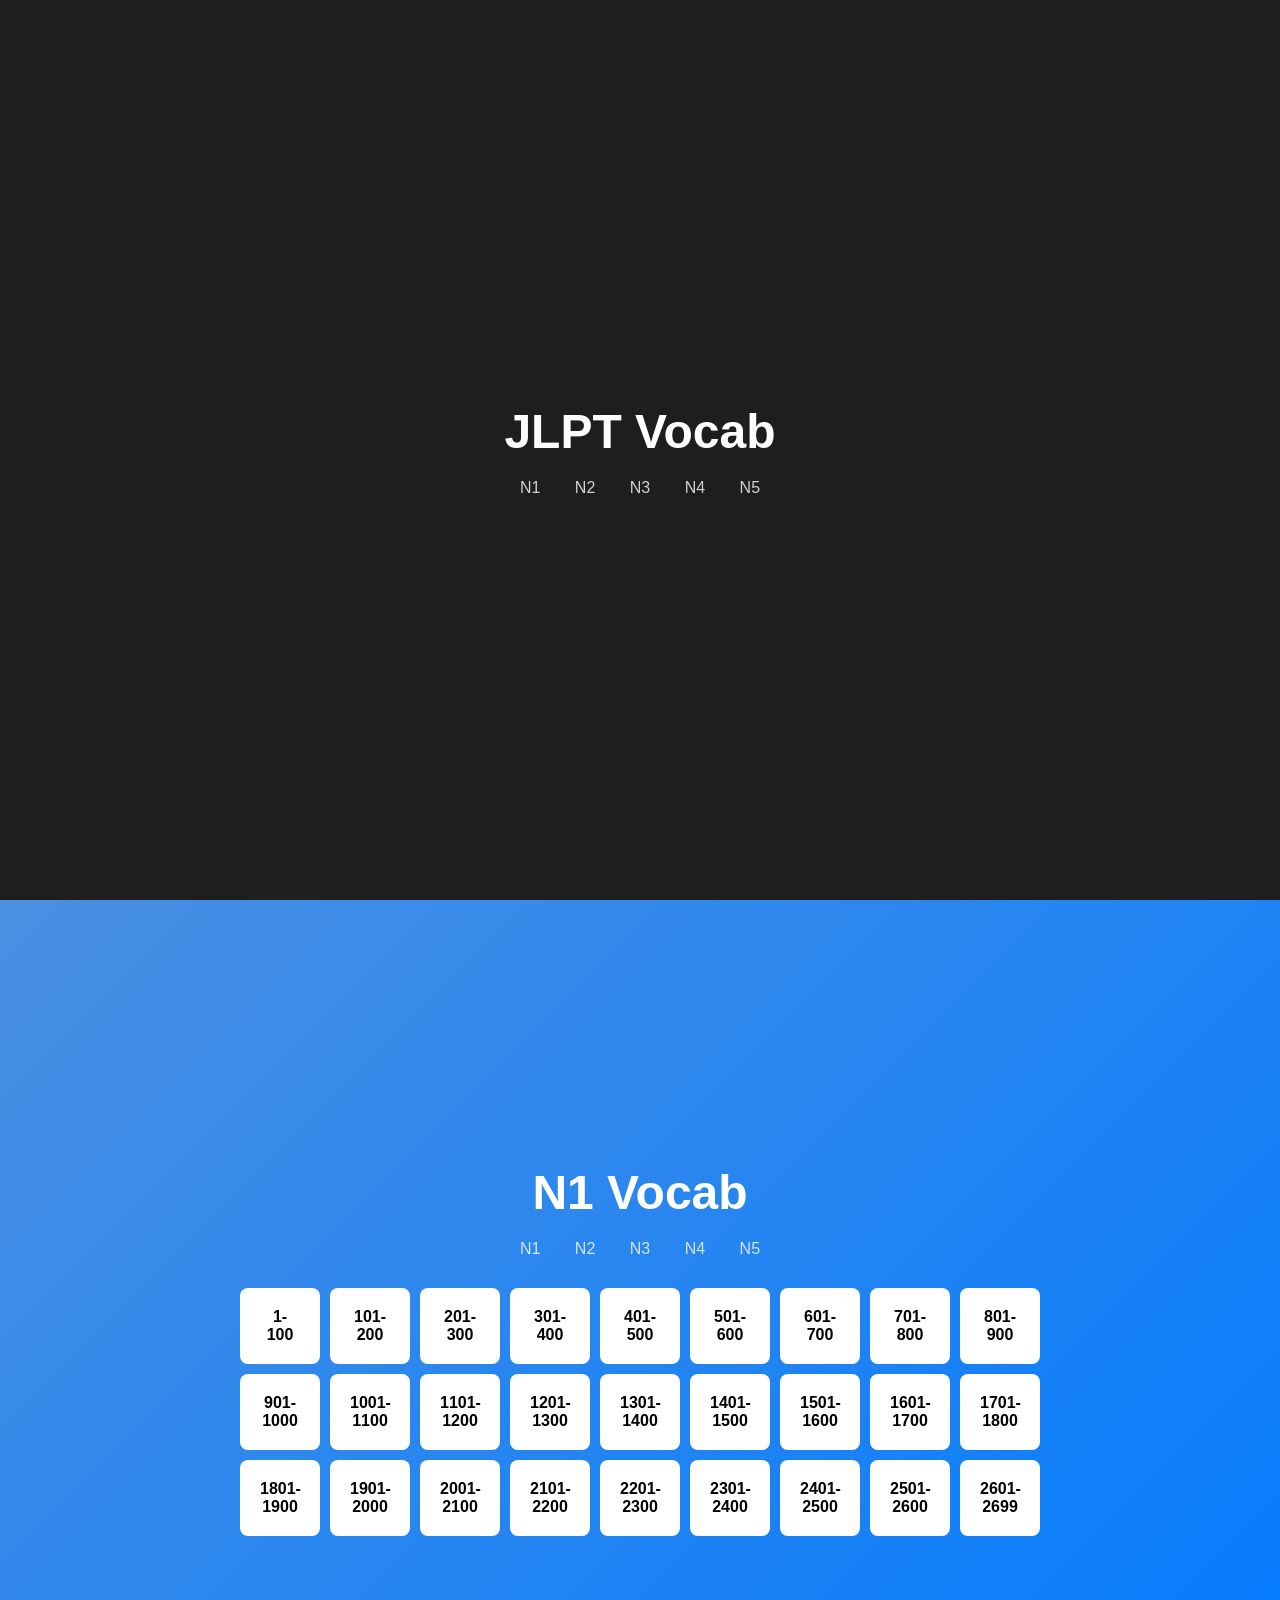
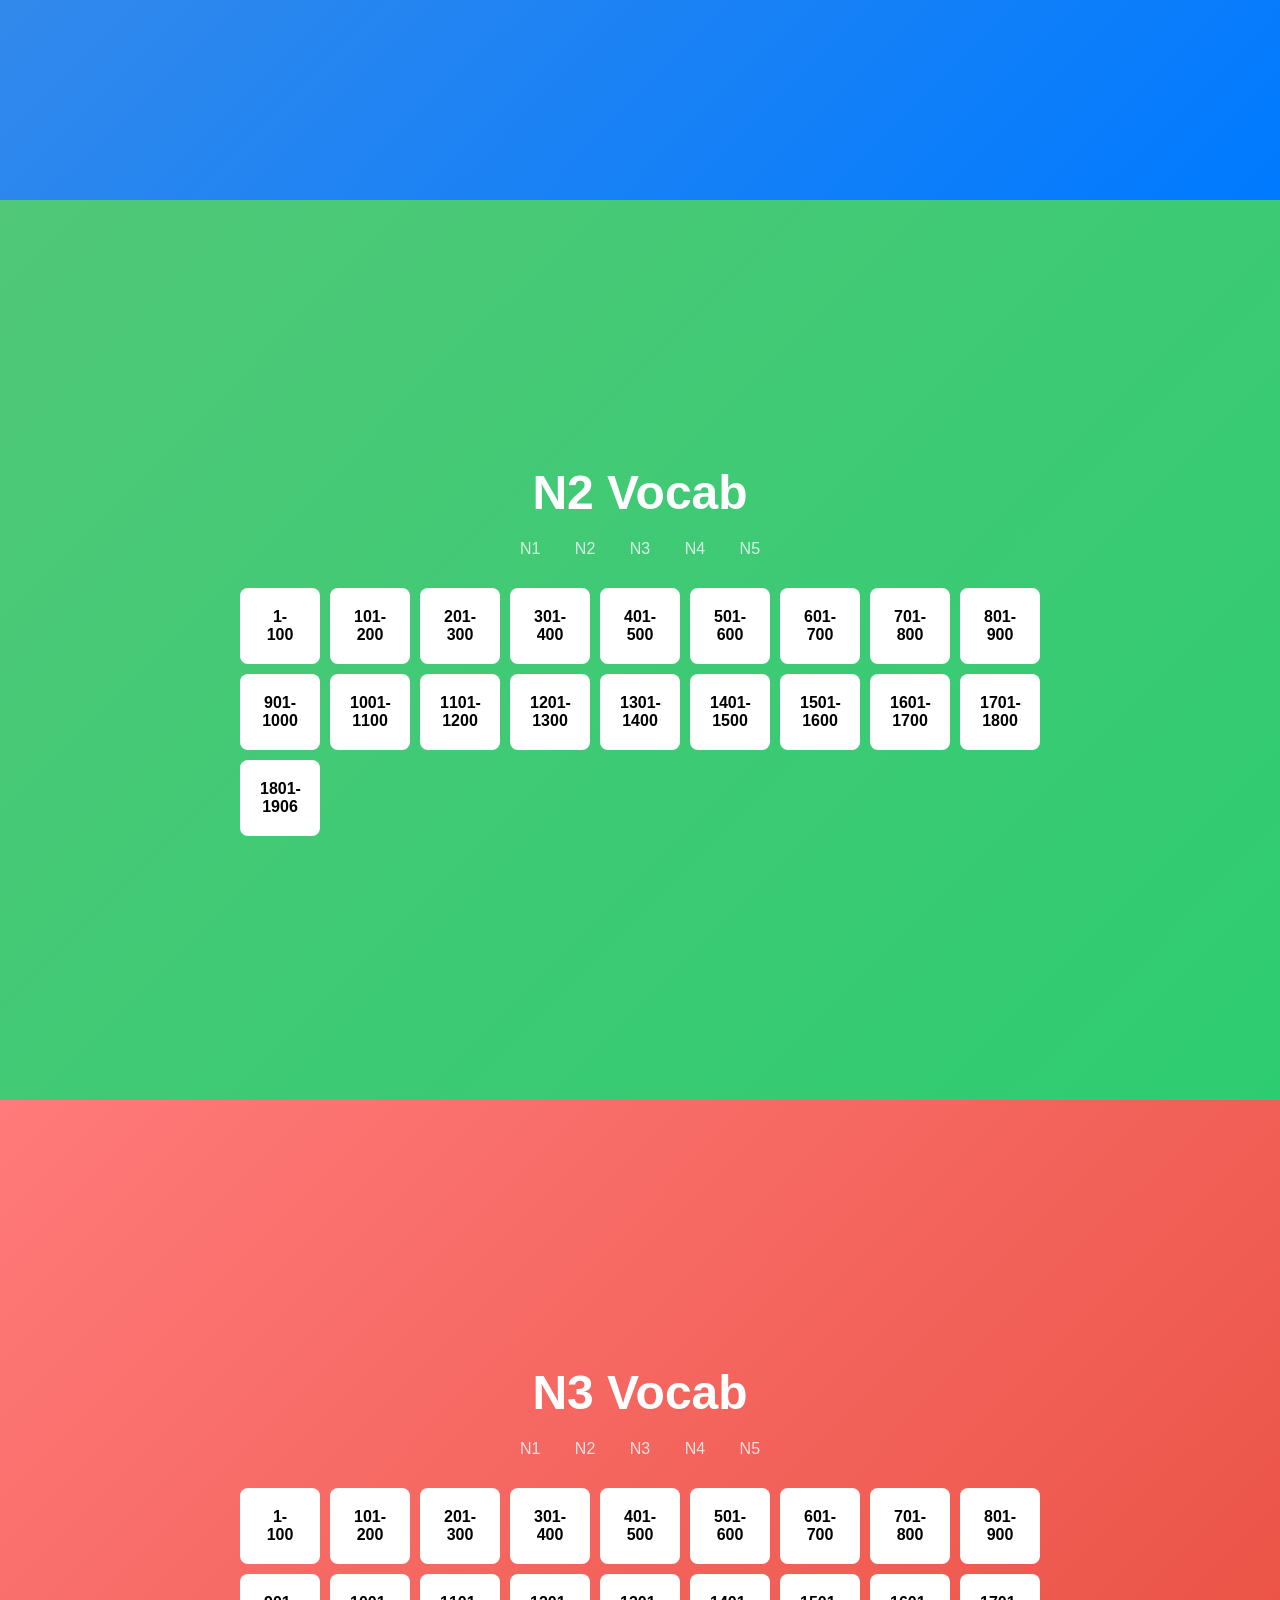
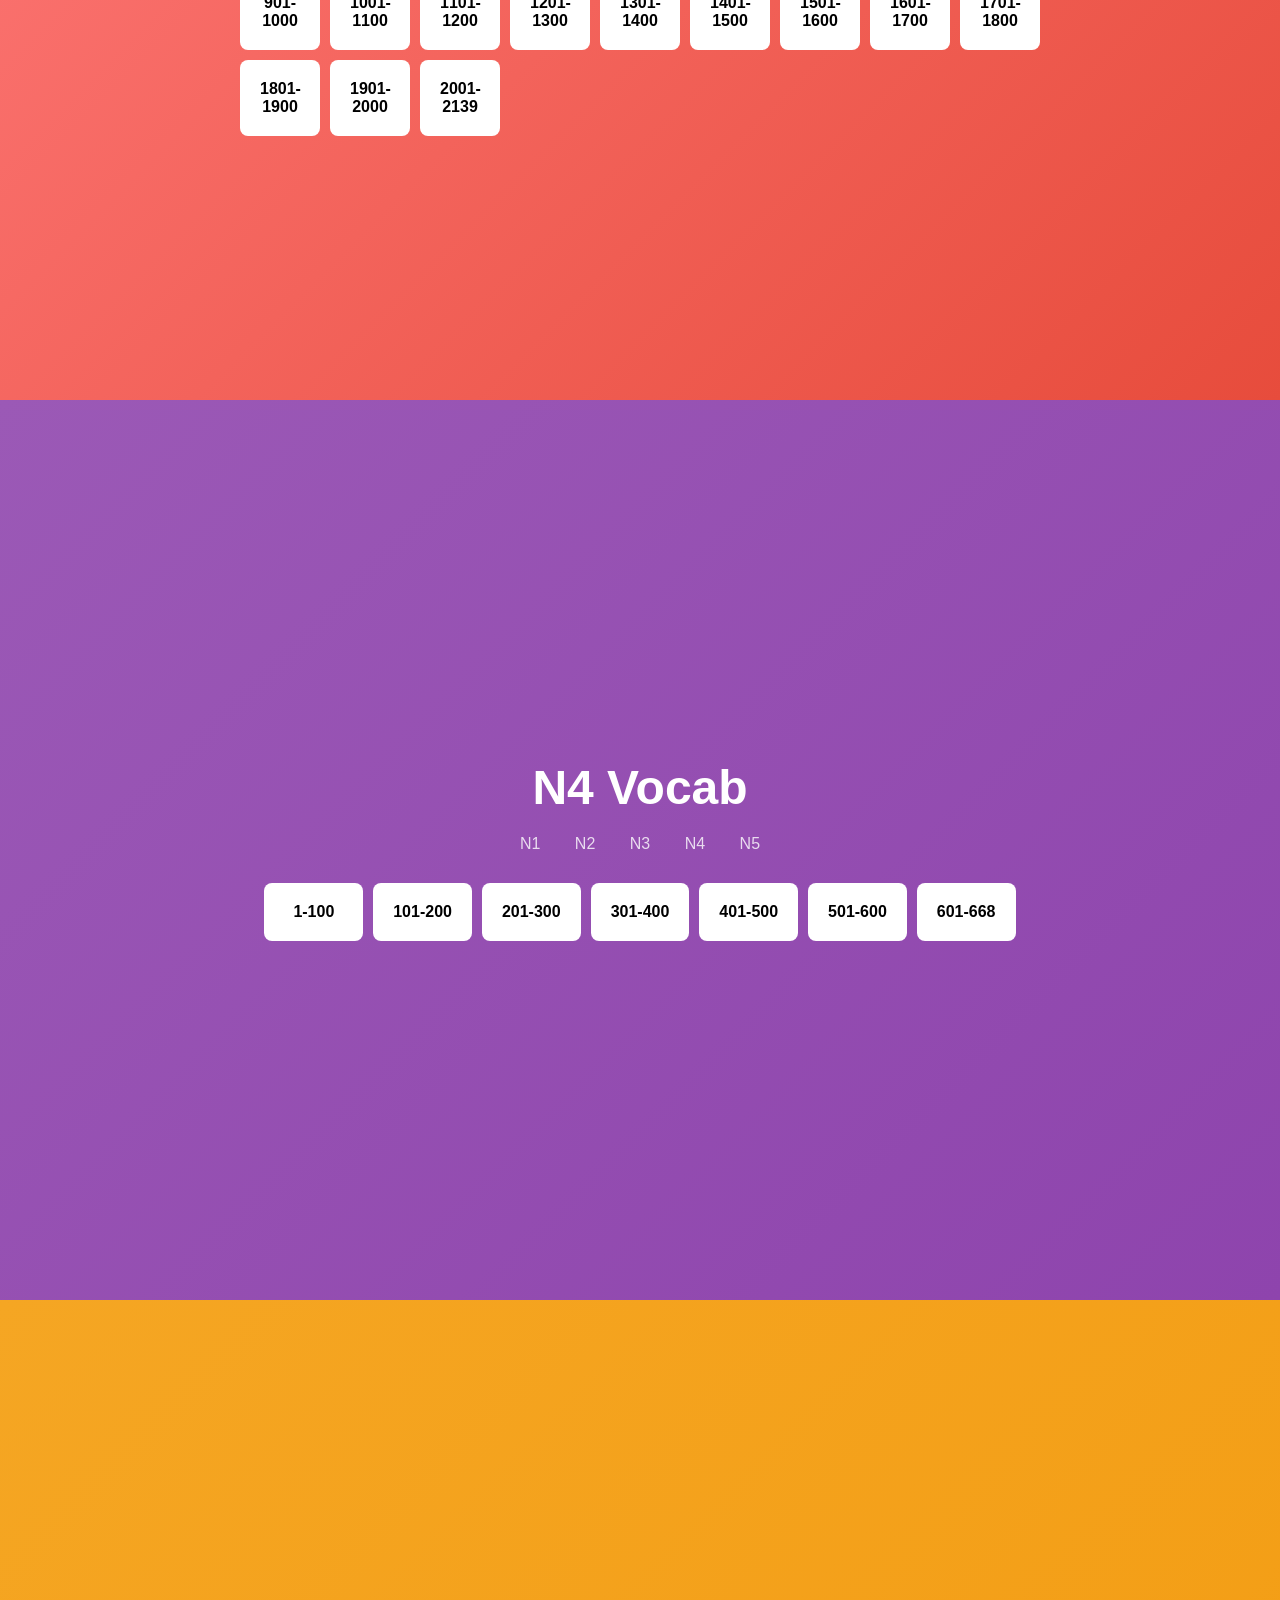
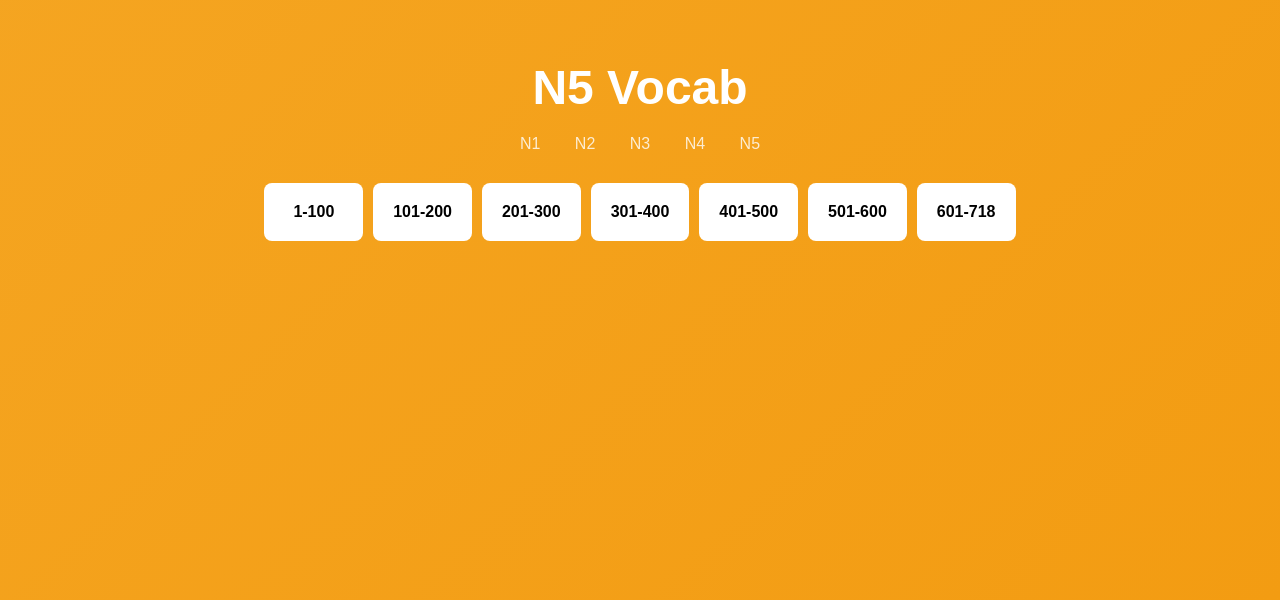
==== main.html @ 2965ea57 "Initialising" ====
<!DOCTYPE html>
<html lang="en">
<head>
  <meta charset="UTF-8">
  <title>JLPT Vocab</title>
  <link rel="stylesheet" href="styles.css">
</head>

<script>
  window.onload = () => {
    window.location.hash = "";
  };
</script>


<body>
  <section id="homepage" class="homepage">
    <div>
      <h1>JLPT Vocab</h1>
      <nav>
        <a href="#row1">N1</a>
        <a href="#row2">N2</a>
        <a href="#row3">N3</a>
        <a href="#row4">N4</a>
        <a href="#row5">N5</a>
      </nav>
    </div>
  </section>

  <!-- ROW 1 -->
  <section id="row1" class="row1">
    <div>
      <h1>N1 Vocab</h1>
      <nav>
        <a href="#row1">N1</a>
        <a href="#row2">N2</a>
        <a href="#row3">N3</a>
        <a href="#row4">N4</a>
        <a href="#row5">N5</a>
      </nav>
      
        <!-- BOX CONTAINER -->
        <div class="box-container" id="boxes-N1"></div>

        </div>

    </div>
  </section>

  <!-- ROW 2 -->
  <section id="row2" class="row2">
    <div>
      <h1>N2 Vocab</h1>
      <nav>
        <a href="#row1">N1</a>
        <a href="#row2">N2</a>
        <a href="#row3">N3</a>
        <a href="#row4">N4</a>
        <a href="#row5">N5</a>
      </nav>

        <!-- BOX CONTAINER -->
        <div class="box-container" id="boxes-N2"></div>

        </div>
    </div>
  </section>

  <!-- ROW 3 -->
  <section id="row3" class="row3">
    <div>
      <h1>N3 Vocab</h1>
      <nav>
        <a href="#row1">N1</a>
        <a href="#row2">N2</a>
        <a href="#row3">N3</a>
        <a href="#row4">N4</a>
        <a href="#row5">N5</a>
      </nav>

      <!-- BOX CONTAINER -->
        <div class="box-container" id="boxes-N3"></div>

        </div>
    </div>
  </section>

  <!-- ROW 4 -->
  <section id="row4" class="row4">
    <div>
      <h1>N4 Vocab</h1>
      <nav>
        <a href="#row1">N1</a>
        <a href="#row2">N2</a>
        <a href="#row3">N3</a>
        <a href="#row4">N4</a>
        <a href="#row5">N5</a>
      </nav>

      <!-- BOX CONTAINER -->
        <div class="box-container" id="boxes-N4"></div>

        </div>
        
    </div>
  </section>

  <!-- ROW 5 -->
  <section id="row5" class="row5">
    <div>
      <h1>N5 Vocab</h1>
      <nav>
        <a href="#row1">N1</a>
        <a href="#row2">N2</a>
        <a href="#row3">N3</a>
        <a href="#row4">N4</a>
        <a href="#row5">N5</a>
      </nav>

      <!-- BOX CONTAINER -->
        <div class="box-container" id="boxes-N5"></div>

        </div>

    </div>
  </section>
  <script src="vocab.js"></script>
</body>
</html>
---- styles.css ----
* {
  margin: 0;
  padding: 0;
  box-sizing: border-box;
  font-family: Arial, sans-serif;
  scroll-behavior: smooth;
}

section {
  height: 100vh;
  display: flex;
  justify-content: center;
  align-items: center;
  text-align: center;
  color: white;
}

h1 {
  font-size: 3rem;
  margin-bottom: 20px;
}

/* Horizontal navigation */
nav {
  margin-top: 10px;
}

nav a {
  margin: 0 15px;
  color: white;
  text-decoration: none;
  font-size: 1rem;
  opacity: 0.8;
  transition: 0.3s;
}

nav a:hover {
  opacity: 1;
  text-decoration: underline;
}

/* Background colours */
.homepage { background: #1e1e1e;} 
.row1 { background: linear-gradient(135deg, #4A90E2, #007AFF); }
.row2 { background: linear-gradient(135deg, #50C878, #2ecc71); }
.row3 { background: linear-gradient(135deg, #FF7A7A, #e74c3c); }
.row4 { background: linear-gradient(135deg, #9B59B6, #8e44ad); }
.row5 { background: linear-gradient(135deg, #F5A623, #f39c12); }

/* Box styling */
.box-container {
  display: grid;
  grid-template-columns: repeat(auto-fit, minmax(80px, 1fr));
  gap: 10px;
  margin-top: 30px;
  max-width: 800px;
}

.box {
  background: white;
  color: black;
  padding: 20px;
  border-radius: 8px;
  text-align: center;
  font-weight: bold;
  transition: 0.2s;
}

.box:hover {
  transform: scale(1.05);
  background: #f0f0f0;
}
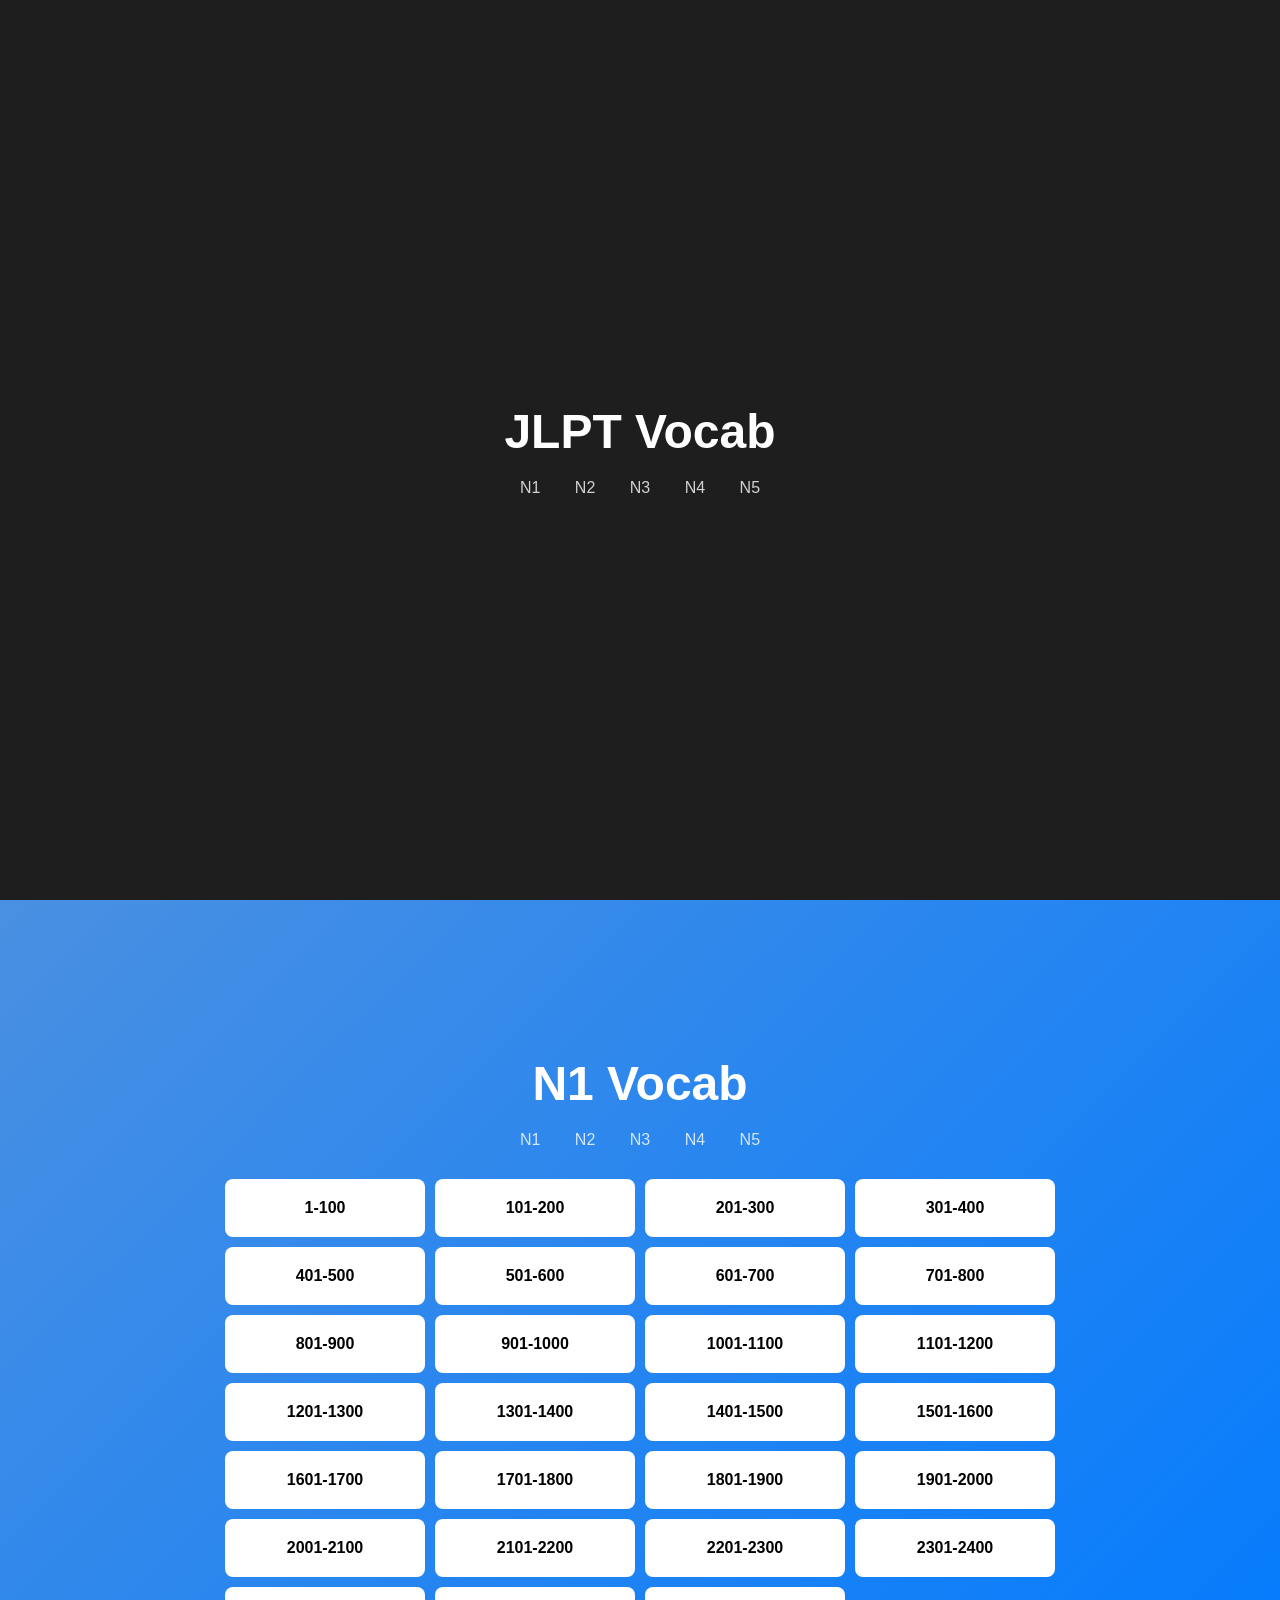
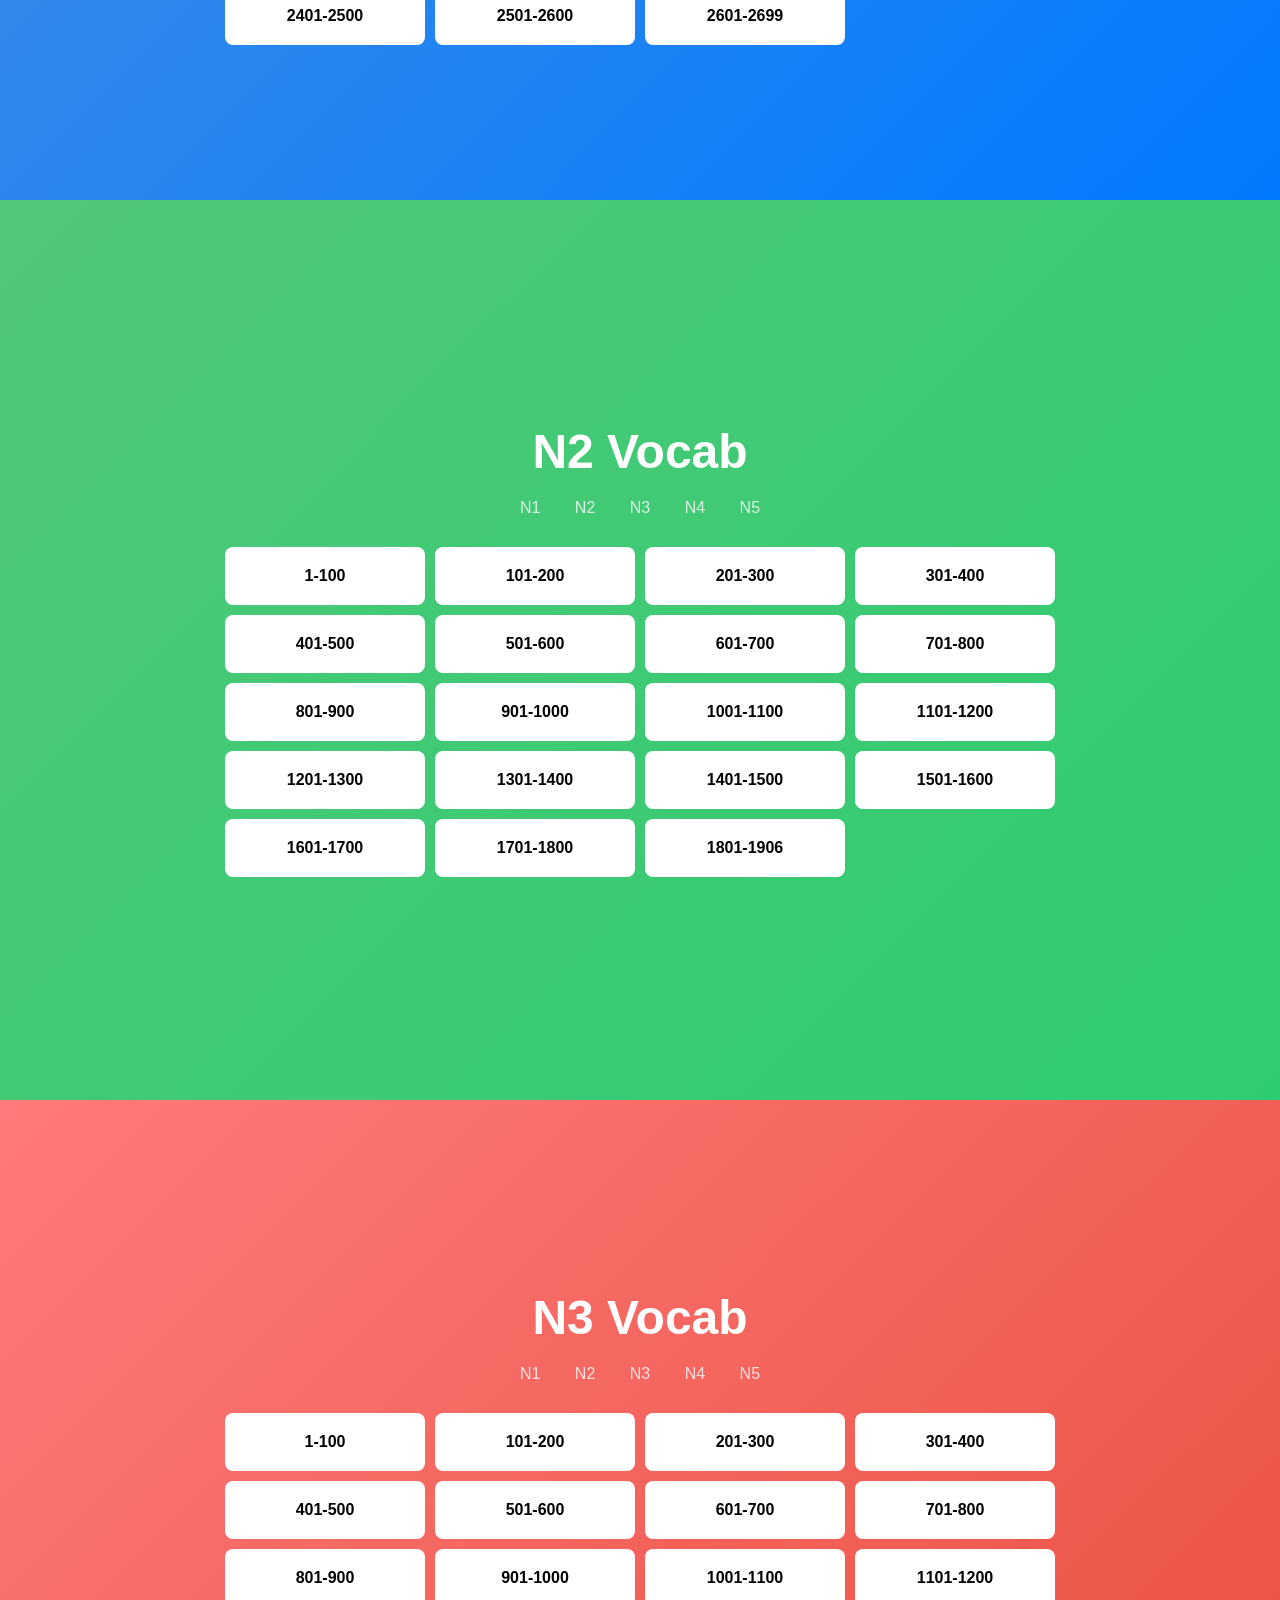
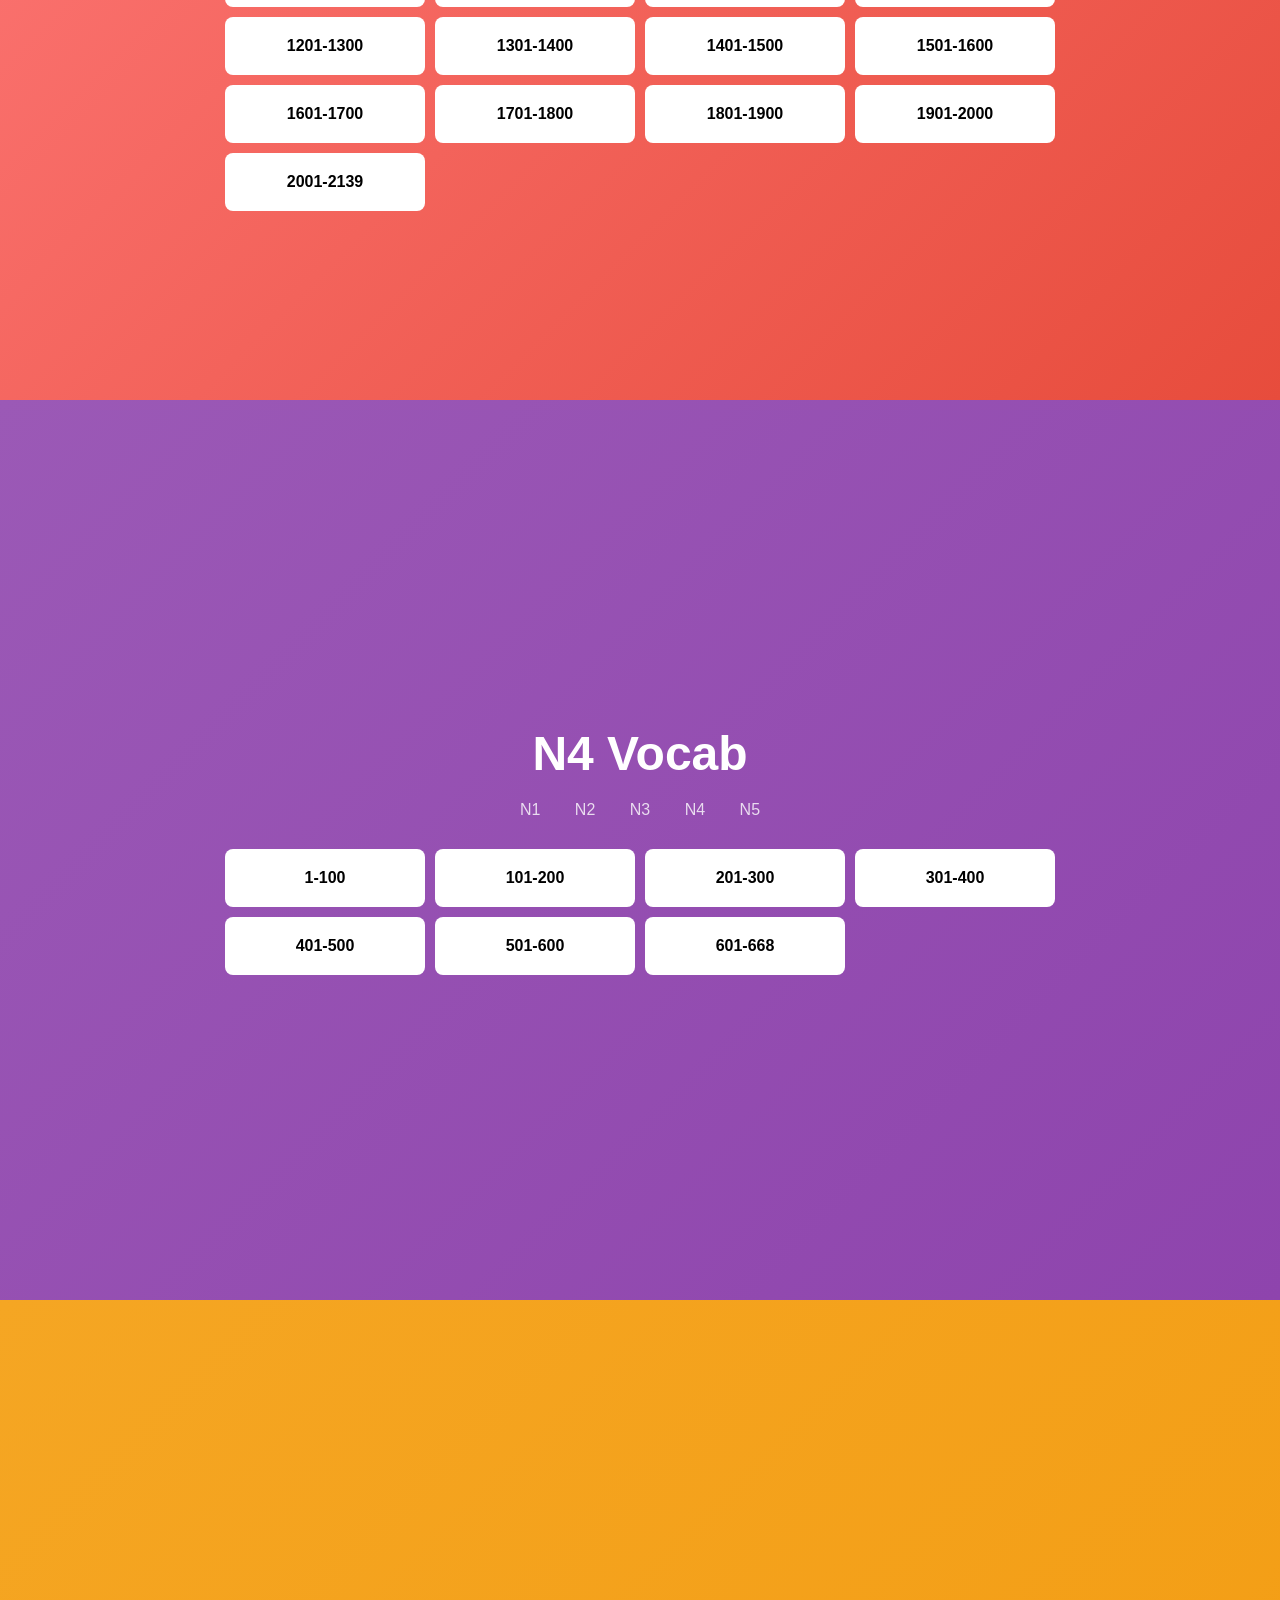
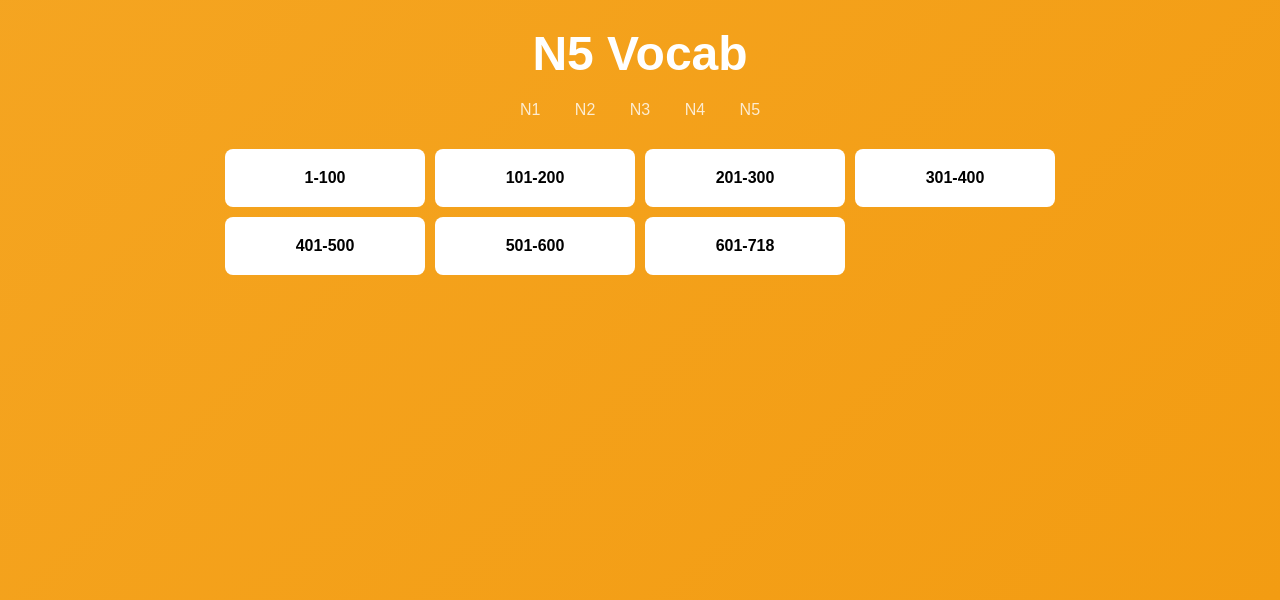
==== commit 0be0a2fc: "Added flashcards for each section, fixed mobile layout" ====
--- a/main.html
+++ b/main.html
@@ -124,6 +124,39 @@
 
     </div>
   </section>
+  
+  <!-- Popup Modal -->
+  <div id="popup" class="popup-overlay">
+    <div class="popup-box">
+      <button id="closePopup" class="close-btn">&times;</button>
+
+      <!-- Start screen -->
+      <div id="popupStart">
+        <h2 id="popupTitle"></h2>
+        <button id="beginBtn" class="begin-btn">Begin</button>
+      </div>
+
+      <!-- Flashcard screen -->
+      <div id="flashcardArea" class="flashcard-area">
+        <div id="flashcard" class="flashcard">
+          <div class="flashcard-inner">
+            <div class="flashcard-front">
+              <h2 id="cardOriginal"></h2>
+            </div>
+
+            <div class="flashcard-back">
+              <h2 id="cardFurigana"></h2>
+              <p id="cardEnglish"></p>
+            </div>
+          </div>
+        </div>
+
+        <button id="revealBtn" class="reveal-btn">Reveal</button>
+        <button id="nextCardBtn" class="next-btn">Next Card</button>
+      </div>
+    </div>
+  </div>
+
   <script src="vocab.js"></script>
 </body>
 </html>
--- a/styles.css
+++ b/styles.css
@@ -50,10 +50,10 @@
 /* Box styling */
 .box-container {
   display: grid;
-  grid-template-columns: repeat(auto-fit, minmax(80px, 1fr));
+  grid-template-columns: repeat(auto-fit, minmax(200px, 1fr));
   gap: 10px;
   margin-top: 30px;
-  max-width: 800px;
+  max-width: 1000px;
 }
 
 .box {
@@ -70,3 +70,209 @@
   transform: scale(1.05);
   background: #f0f0f0;
 }
+
+
+/* Popup background */
+.popup-overlay {
+  display: none;
+  position: fixed;
+  inset: 0;
+  background: rgba(0, 0, 0, 0.65);
+  justify-content: center;
+  align-items: center;
+  z-index: 999;
+}
+
+/* Popup window */
+.popup-box {
+  background: white;
+  color: #222;
+  width: 90%;
+  max-width: 420px;
+  padding: 40px 30px;
+  border-radius: 18px;
+  text-align: center;
+  position: relative;
+  box-shadow: 0 20px 50px rgba(0, 0, 0, 0.35);
+}
+
+/* Close button */
+.close-btn {
+  position: absolute;
+  top: 12px;
+  right: 16px;
+  background: none;
+  border: none;
+  font-size: 2rem;
+  cursor: pointer;
+  color: #555;
+}
+
+.close-btn:hover {
+  color: black;
+}
+
+/* Begin button */
+.begin-btn,
+.reveal-btn,
+.next-btn {
+  border: none;
+  padding: 14px 30px;
+  font-size: 1rem;
+  border-radius: 999px;
+  cursor: pointer;
+  margin: 10px;
+  transition: 0.25s;
+}
+
+.begin-btn {
+  background: #007aff;
+  color: white;
+}
+
+.begin-btn:hover {
+  background: #005ecb;
+  transform: scale(1.05);
+}
+
+/* Flashcard area starts hidden */
+.flashcard-area {
+  display: none;
+}
+
+/* Flashcard container */
+.flashcard {
+  width: 100%;
+  height: 260px;
+  perspective: 1000px;
+  margin-bottom: 20px;
+}
+
+/* Inner flipping part */
+.flashcard-inner {
+  position: relative;
+  width: 100%;
+  height: 100%;
+  transition: transform 0.6s;
+  transform-style: preserve-3d;
+}
+
+/* Flip effect */
+.flashcard.flipped .flashcard-inner {
+  transform: rotateY(180deg);
+}
+
+/* Front and back */
+.flashcard-front,
+.flashcard-back {
+  position: absolute;
+  width: 100%;
+  height: 100%;
+  border-radius: 16px;
+  backface-visibility: hidden;
+  display: flex;
+  flex-direction: column;
+  justify-content: center;
+  align-items: center;
+  background: #f4f4f4;
+  padding: 25px;
+}
+
+/* Front text */
+.flashcard-front h2 {
+  font-size: 3rem;
+}
+
+/* Back side */
+.flashcard-back {
+  transform: rotateY(180deg);
+  background: #222;
+  color: white;
+}
+
+.flashcard-back h2 {
+  font-size: 2rem;
+  margin-bottom: 15px;
+}
+
+.flashcard-back p {
+  font-size: 1.2rem;
+  max-width: 300px;
+}
+
+/* Reveal button */
+.reveal-btn {
+  background: #27ae60;
+  color: white;
+}
+
+.reveal-btn:hover {
+  background: #1f8f4f;
+  transform: scale(1.05);
+}
+
+/* Next button */
+.next-btn {
+  background: #333;
+  color: white;
+}
+
+.next-btn:hover {
+  background: #111;
+  transform: scale(1.05);
+}
+
+/* Mobile improvements */
+@media (max-width: 600px) {
+  .popup-box {
+    width: 92%;
+    padding: 35px 20px;
+  }
+
+  .flashcard {
+    width: 80vw;
+    height: 60vh;
+    margin: 20px auto;
+
+  }
+
+  .flashcard-front h2 {
+    font-size: 3rem;
+  }
+
+  .flashcard-back h2 {
+    font-size: 2.2rem;
+  }
+
+  .flashcard-back p {
+    font-size: 1.3rem;
+  }
+  .begin-btn,
+  .reveal-btn,
+  .next-btn {
+    font-size: 1.2rem;
+    padding: 16px 28px;
+  }
+}
+
+
+
+
+@media (max-width: 980px) {
+  .box-container {
+    grid-template-columns: repeat(auto-fill, minmax(240px, 1fr));
+    gap: 15px;
+    margin: 20px;
+  }
+  .box{
+    font-size: 40px;
+  }
+  nav a{
+    font-size: 4rem;
+  }
+  nav{
+    margin-bottom: 150px;
+    margin-top: 30px;
+  }
+}
+
